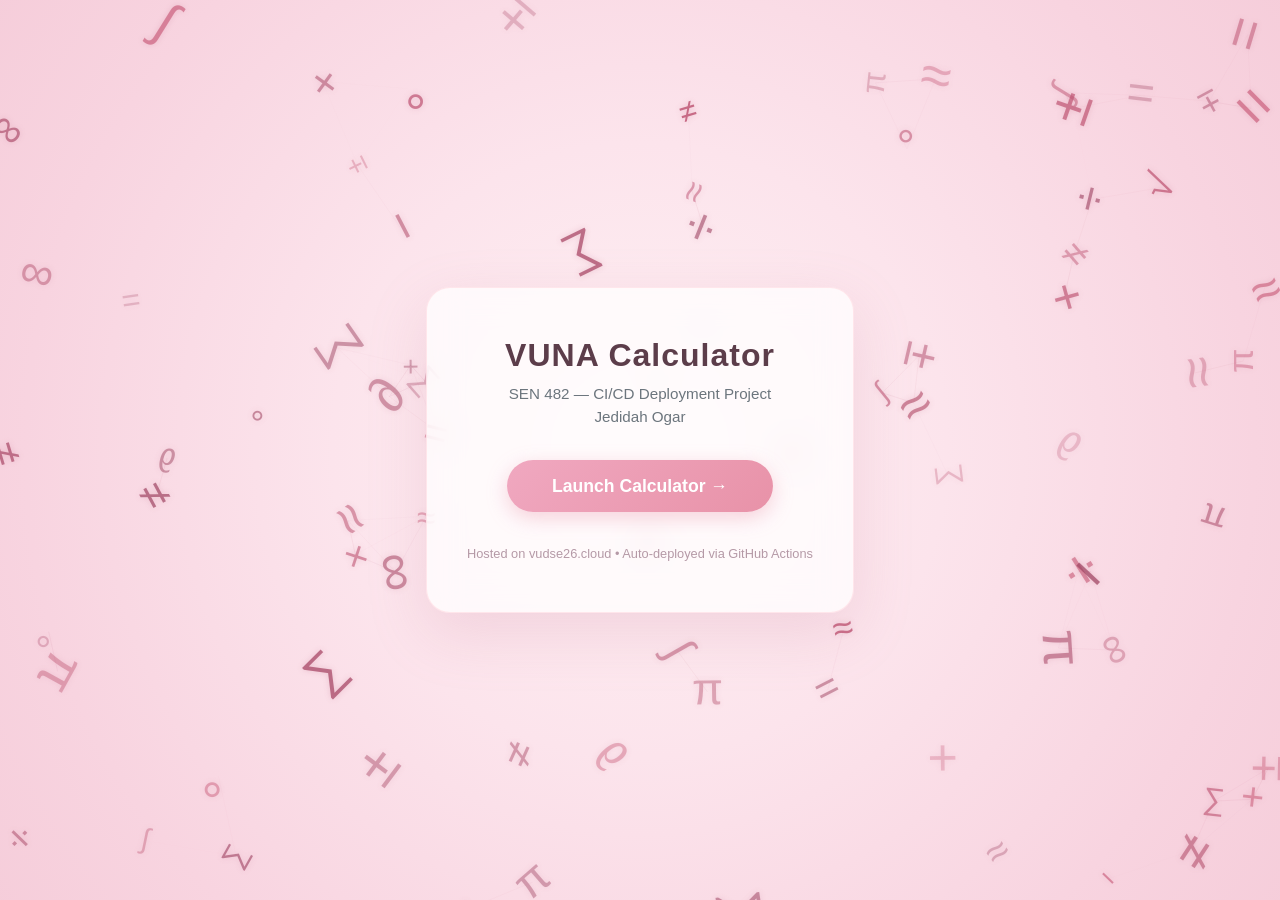
==== index.html @ cde3cdc5 "change title" ====
<!DOCTYPE html>
<html lang="en">
<head>
  <meta charset="UTF-8" />
  <meta name="viewport" content="width=device-width, initial-scale=1.0" />
  <title>Jedidah — VUNA Calc</title>
  <link rel="stylesheet" href="assets/css/bootstrap.min.css" />
  <style>
    * { margin: 0; padding: 0; box-sizing: border-box; }
    body { overflow: hidden; height: 100vh; display: flex; align-items: center; justify-content: center; font-family: 'Segoe UI', Roboto, Helvetica, Arial, sans-serif; }
    canvas#bg { position: fixed; top: 0; left: 0; width: 100%; height: 100%; z-index: 0; }
    .home-card { position: relative; z-index: 1; background: rgba(255, 255, 255, 0.75); backdrop-filter: blur(16px); border-radius: 24px; box-shadow: 0 20px 60px rgba(200, 120, 150, 0.2); padding: 3rem 2.5rem; text-align: center; max-width: 480px; border: 1px solid rgba(255, 200, 210, 0.4); }
    .home-card h1 { font-weight: 700; font-size: 2rem; color: #5c3d4a; margin-bottom: .5rem; letter-spacing: 1px; }
    .home-card p { color: #8a6b78; margin-bottom: 2rem; font-size: .95rem; }
    .launch-btn { display: inline-block; background: linear-gradient(135deg, #f0a8c0, #e892a8); color: #fff; padding: .8rem 2.8rem; border-radius: 40px; font-size: 1.1rem; font-weight: 600; text-decoration: none; transition: all .3s ease; box-shadow: 0 6px 20px rgba(232, 146, 168, 0.4); border: none; }
    .launch-btn:hover { transform: translateY(-3px) scale(1.02); color: #fff; box-shadow: 0 12px 30px rgba(232, 146, 168, 0.5); }
    .footer-text { font-size: .8rem; color: #b599a6; margin-top: 2rem; }
  </style>
</head>
<body>
  <canvas id="bg"></canvas>
  <div class="home-card">
    <h1>VUNA Calculator</h1>
    <p class="text-muted">SEN 482 — CI/CD Deployment Project<br/>Jedidah Ogar</p>
    <a href="calculator.html" class="launch-btn">Launch Calculator &rarr;</a>
    <div class="footer-text">Hosted on vudse26.cloud &bull; Auto-deployed via GitHub Actions</div>
  </div>
  <script>
    const canvas = document.getElementById('bg');
    const ctx = canvas.getContext('2d');
    let W, H;

    function resize() { W = canvas.width = window.innerWidth; H = canvas.height = window.innerHeight; }
    window.addEventListener('resize', resize);
    resize();

    const symbols = ['+', '−', '×', '÷', '=', 'π', '∑', '√', '∞', '±', '∫', '∂', '°', '≠', '≈'];
    const colors = ['rgba(180,80,110,', 'rgba(200,90,120,', 'rgba(160,70,100,', 'rgba(190,85,115,', 'rgba(170,75,105,'];

    class SymbolParticle {
      constructor() { this.reset(true); }
      reset(init) {
        this.symbol = symbols[Math.floor(Math.random() * symbols.length)];
        this.x = Math.random() * W;
        this.y = init ? Math.random() * H : -30;
        this.size = 28 + Math.random() * 32;
        this.speedY = 0.15 + Math.random() * 0.35;
        this.speedX = (Math.random() - 0.5) * 0.2;
        this.alpha = 0.5 + Math.random() * 0.35;
        this.rotate = (Math.random() - 0.5) * 0.02;
        this.angle = Math.random() * Math.PI * 2;
        this.color = colors[Math.floor(Math.random() * colors.length)];
        this.pulse = Math.random() * Math.PI * 2;
        this.pulseSpeed = 0.01 + Math.random() * 0.02;
      }
      update(mx, my) {
        this.y += this.speedY;
        this.x += this.speedX;
        this.angle += this.rotate;
        this.pulse += this.pulseSpeed;
        const dx = mx - this.x, dy = my - this.y;
        const dist = Math.sqrt(dx * dx + dy * dy);
        if (dist < 180) {
          const force = (180 - dist) / 180 * 0.8;
          this.x -= dx / dist * force;
          this.y -= dy / dist * force;
        }
        const pulseAlpha = 0.75 + 0.25 * Math.sin(this.pulse);
        this.currentAlpha = this.alpha * pulseAlpha;
        if (this.y > H + 40) this.reset(false);
        if (this.x < -40) this.x = W + 20;
        if (this.x > W + 40) this.x = -20;
      }
      draw() {
        ctx.save();
        ctx.translate(this.x, this.y);
        ctx.rotate(this.angle);
        ctx.font = `${this.size}px "Segoe UI", "Arial Unicode MS", sans-serif`;
        ctx.textAlign = 'center';
        ctx.textBaseline = 'middle';
        ctx.shadowColor = 'rgba(180,80,110,0.3)';
        ctx.shadowBlur = 6;
        ctx.fillStyle = this.color + this.currentAlpha + ')';
        ctx.fillText(this.symbol, 0, 0);
        ctx.shadowBlur = 0;
        ctx.restore();
      }
    }

    const particles = [];
    const particleCount = 80;
    for (let i = 0; i < particleCount; i++) particles.push(new SymbolParticle());

    let mouseX = -1000, mouseY = -1000;
    let targetMX = -1000, targetMY = -1000;
    document.addEventListener('mousemove', e => { targetMX = e.clientX; targetMY = e.clientY; });
    document.addEventListener('touchmove', e => { const t = e.touches[0]; targetMX = t.clientX; targetMY = t.clientY; });
    document.addEventListener('touchend', () => { targetMX = -1000; targetMY = -1000; });

    function drawGradient() {
      const grad = ctx.createRadialGradient(W / 2, H / 2, 0, W / 2, H / 2, Math.max(W, H) * 0.8);
      grad.addColorStop(0, '#fef0f3');
      grad.addColorStop(0.3, '#fce4ec');
      grad.addColorStop(0.6, '#f8d4e0');
      grad.addColorStop(1, '#f2c4d2');
      ctx.fillStyle = grad;
      ctx.fillRect(0, 0, W, H);
    }

    function drawConnections() {
      for (let i = 0; i < particles.length; i++) {
        for (let j = i + 1; j < particles.length; j++) {
          const dx = particles[i].x - particles[j].x;
          const dy = particles[i].y - particles[j].y;
          const dist = Math.sqrt(dx * dx + dy * dy);
          if (dist < 100) {
            ctx.beginPath();
            ctx.moveTo(particles[i].x, particles[i].y);
            ctx.lineTo(particles[j].x, particles[j].y);
            ctx.strokeStyle = `rgba(180,80,110,${0.15 * (1 - dist / 100)})`;
            ctx.lineWidth = 0.8;
            ctx.stroke();
          }
        }
      }
    }

    function animate() {
      mouseX += (targetMX - mouseX) * 0.08;
      mouseY += (targetMY - mouseY) * 0.08;
      drawGradient();
      for (const p of particles) p.update(mouseX, mouseY);
      drawConnections();
      for (const p of particles) p.draw();
      requestAnimationFrame(animate);
    }
    animate();
  </script>
</body>
</html>
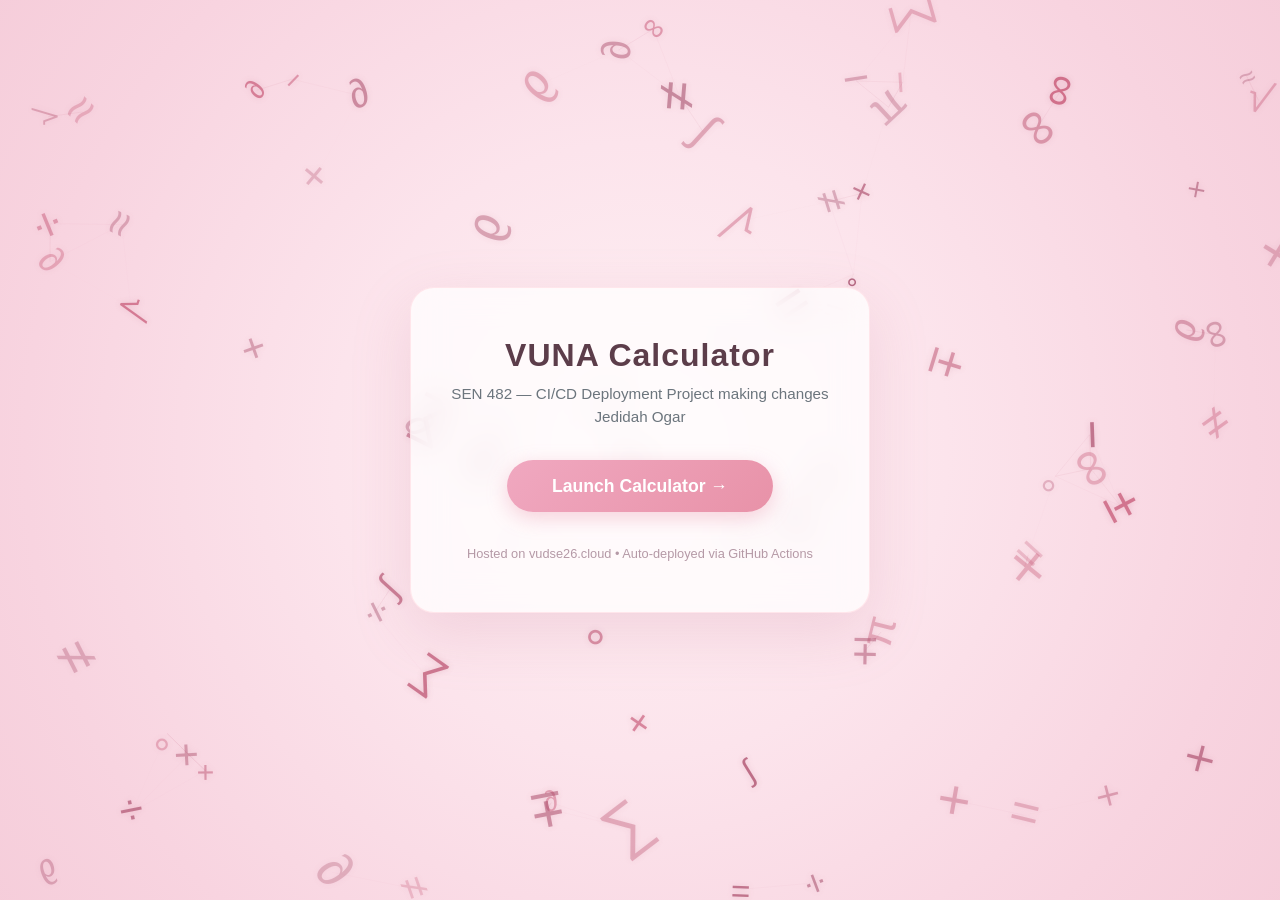
==== commit 7102b90e: "making changes" ====
--- a/index.html
+++ b/index.html
@@ -21,7 +21,7 @@
   <canvas id="bg"></canvas>
   <div class="home-card">
     <h1>VUNA Calculator</h1>
-    <p class="text-muted">SEN 482 — CI/CD Deployment Project<br/>Jedidah Ogar</p>
+    <p class="text-muted">SEN 482 — CI/CD Deployment Project making changes<br/>Jedidah Ogar</p>
     <a href="calculator.html" class="launch-btn">Launch Calculator &rarr;</a>
     <div class="footer-text">Hosted on vudse26.cloud &bull; Auto-deployed via GitHub Actions</div>
   </div>
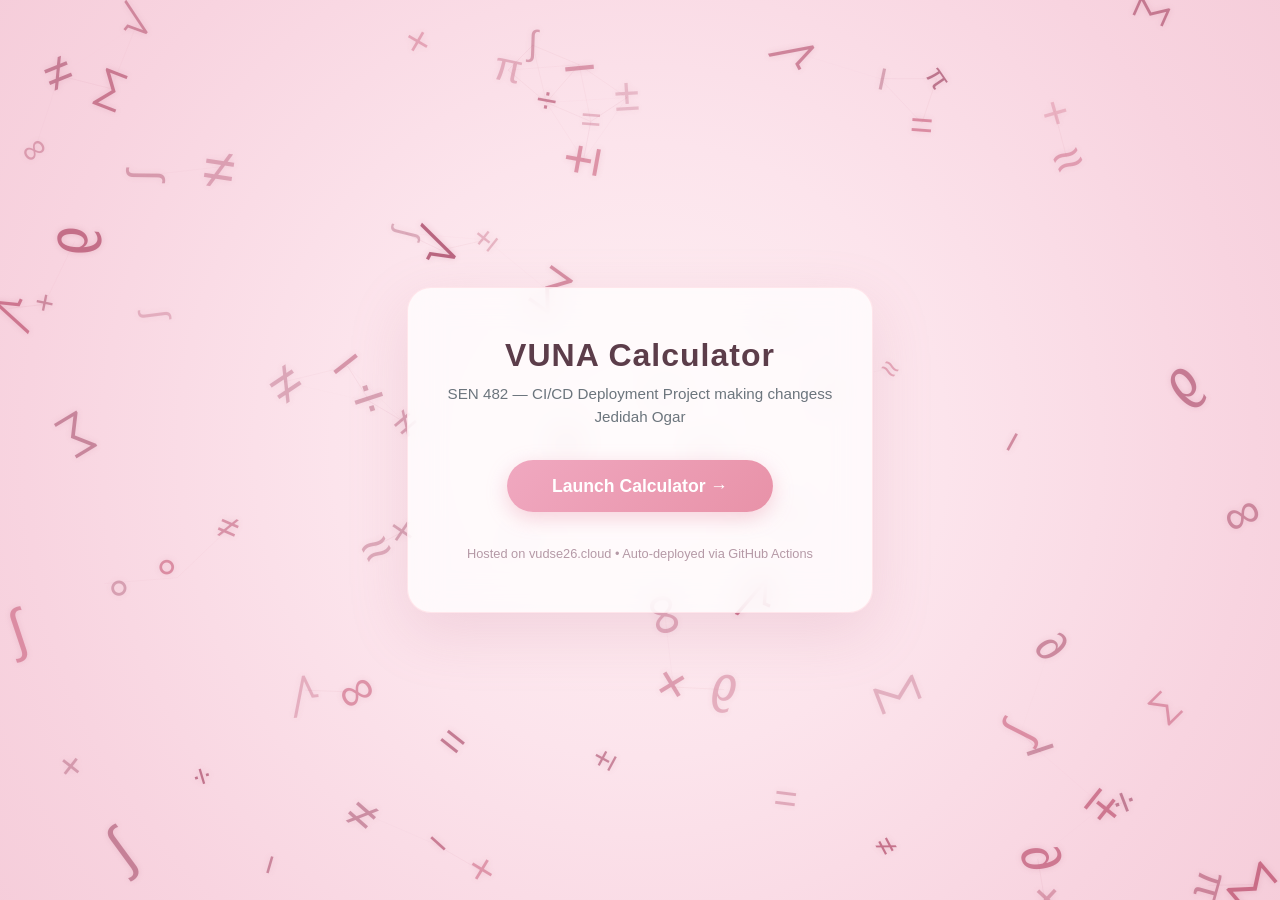
==== commit 5dd1ab47: "changes" ====
--- a/index.html
+++ b/index.html
@@ -21,7 +21,7 @@
   <canvas id="bg"></canvas>
   <div class="home-card">
     <h1>VUNA Calculator</h1>
-    <p class="text-muted">SEN 482 — CI/CD Deployment Project making changes<br/>Jedidah Ogar</p>
+    <p class="text-muted">SEN 482 — CI/CD Deployment Project making changess<br/>Jedidah Ogar</p>
     <a href="calculator.html" class="launch-btn">Launch Calculator &rarr;</a>
     <div class="footer-text">Hosted on vudse26.cloud &bull; Auto-deployed via GitHub Actions</div>
   </div>
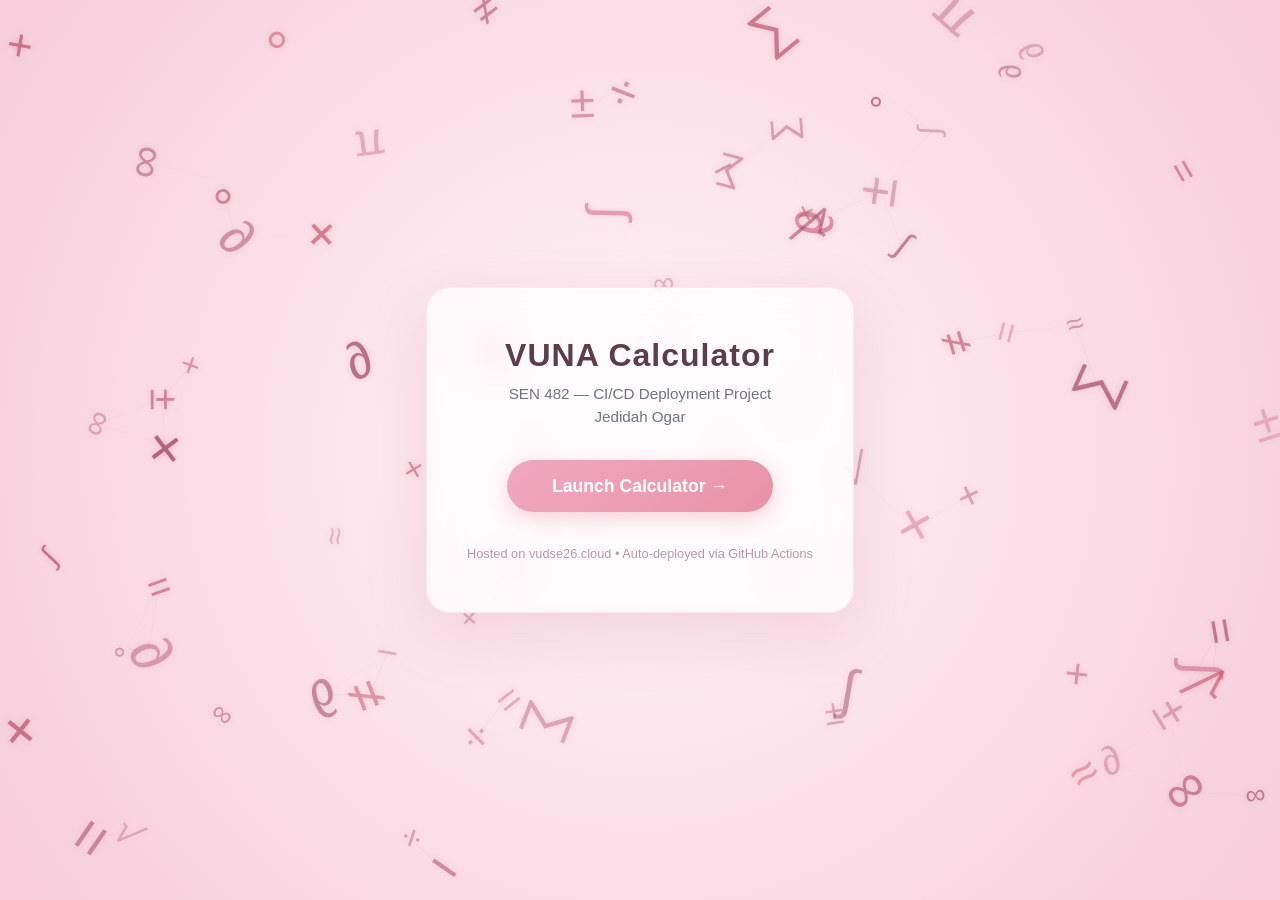
==== commit e6dc771b: "no changes" ====
--- a/index.html
+++ b/index.html
@@ -21,7 +21,7 @@
   <canvas id="bg"></canvas>
   <div class="home-card">
     <h1>VUNA Calculator</h1>
-    <p class="text-muted">SEN 482 — CI/CD Deployment Project making changess<br/>Jedidah Ogar</p>
+    <p class="text-muted">SEN 482 — CI/CD Deployment Project<br/>Jedidah Ogar</p>
     <a href="calculator.html" class="launch-btn">Launch Calculator &rarr;</a>
     <div class="footer-text">Hosted on vudse26.cloud &bull; Auto-deployed via GitHub Actions</div>
   </div>
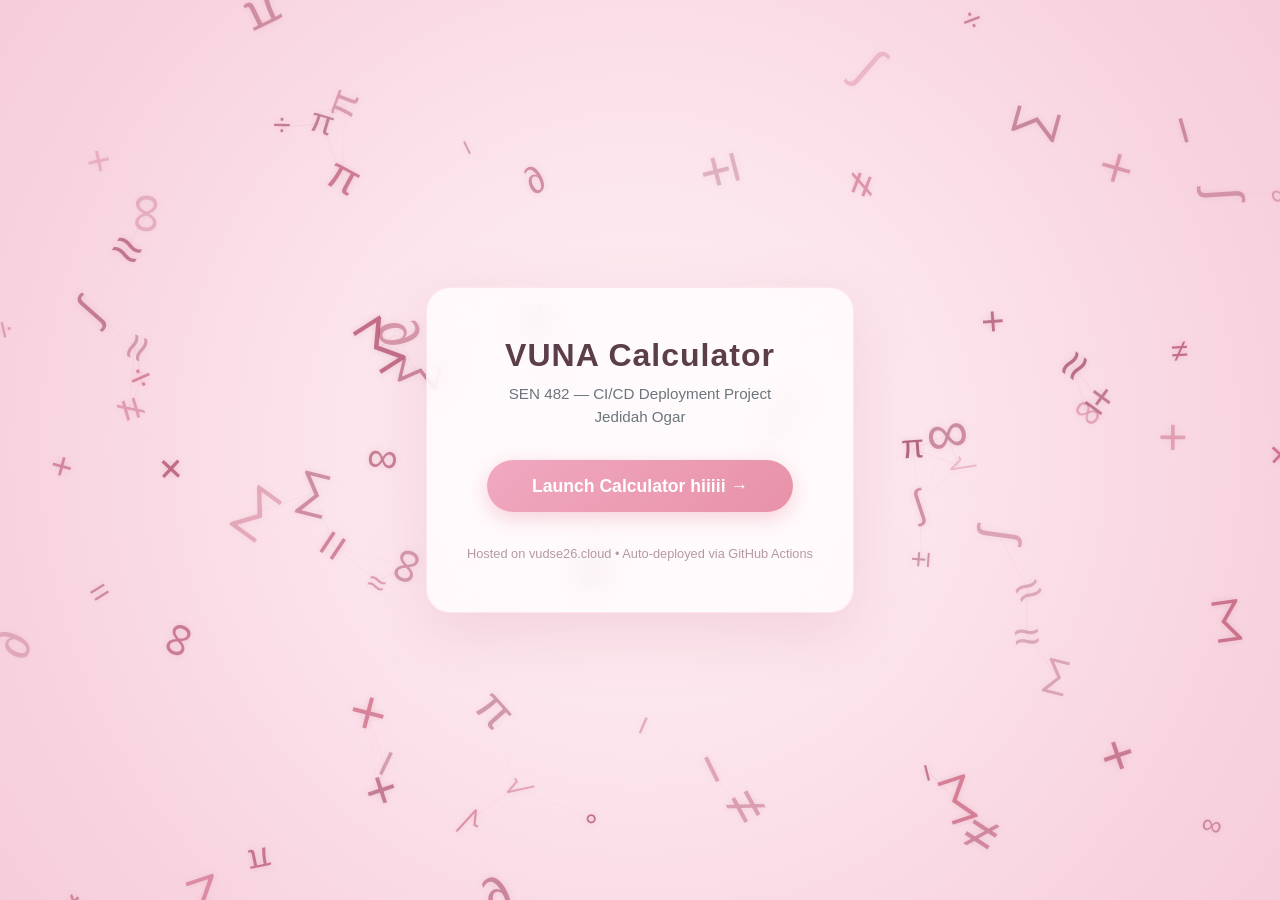
==== commit 87bcab22: "hiiiii" ====
--- a/index.html
+++ b/index.html
@@ -22,7 +22,7 @@
   <div class="home-card">
     <h1>VUNA Calculator</h1>
     <p class="text-muted">SEN 482 — CI/CD Deployment Project<br/>Jedidah Ogar</p>
-    <a href="calculator.html" class="launch-btn">Launch Calculator &rarr;</a>
+    <a href="calculator.html" class="launch-btn">Launch Calculator hiiiii &rarr;</a>
     <div class="footer-text">Hosted on vudse26.cloud &bull; Auto-deployed via GitHub Actions</div>
   </div>
   <script>
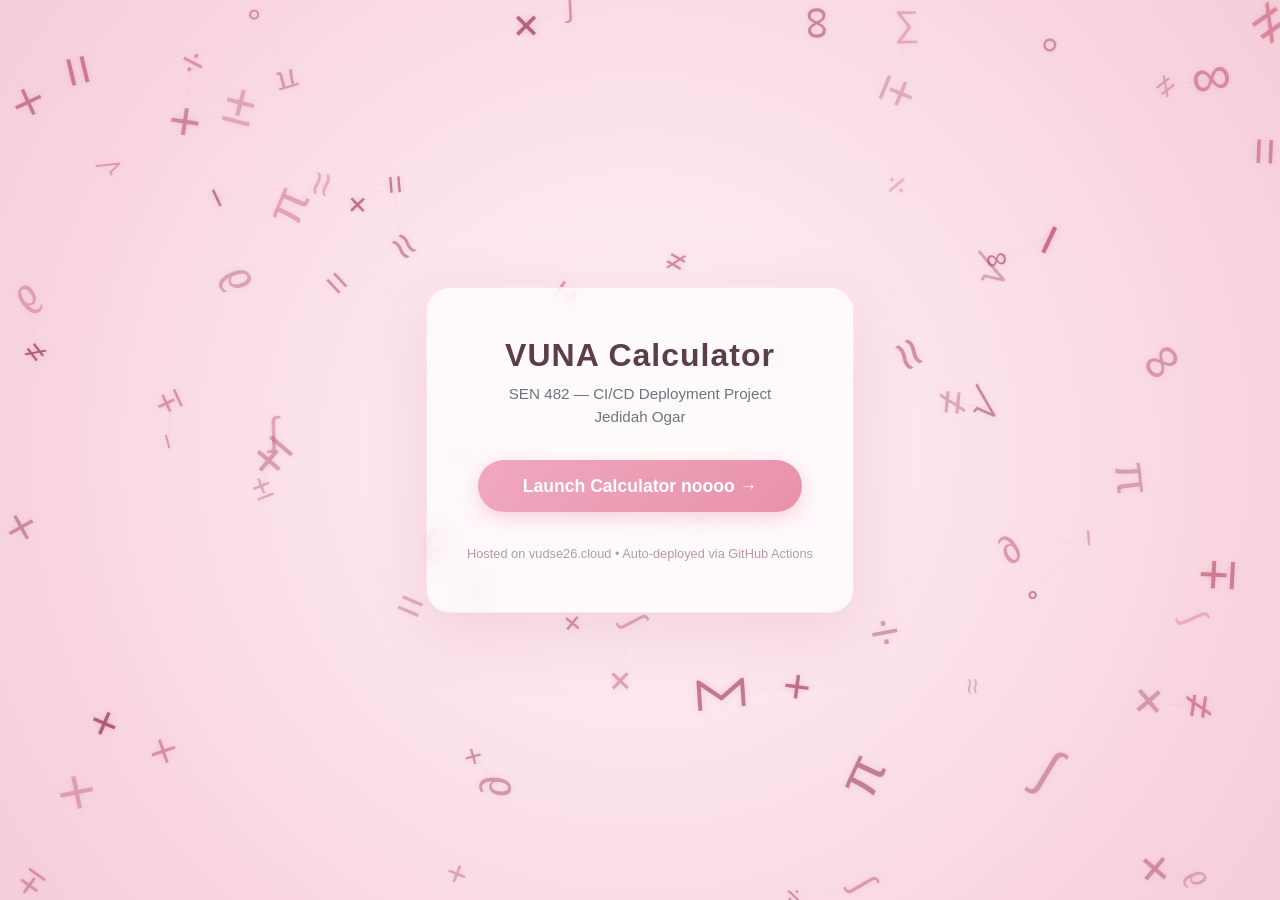
==== commit 19aa90e6: "noooo" ====
--- a/index.html
+++ b/index.html
@@ -22,7 +22,7 @@
   <div class="home-card">
     <h1>VUNA Calculator</h1>
     <p class="text-muted">SEN 482 — CI/CD Deployment Project<br/>Jedidah Ogar</p>
-    <a href="calculator.html" class="launch-btn">Launch Calculator hiiiii &rarr;</a>
+    <a href="calculator.html" class="launch-btn">Launch Calculator noooo &rarr;</a>
     <div class="footer-text">Hosted on vudse26.cloud &bull; Auto-deployed via GitHub Actions</div>
   </div>
   <script>
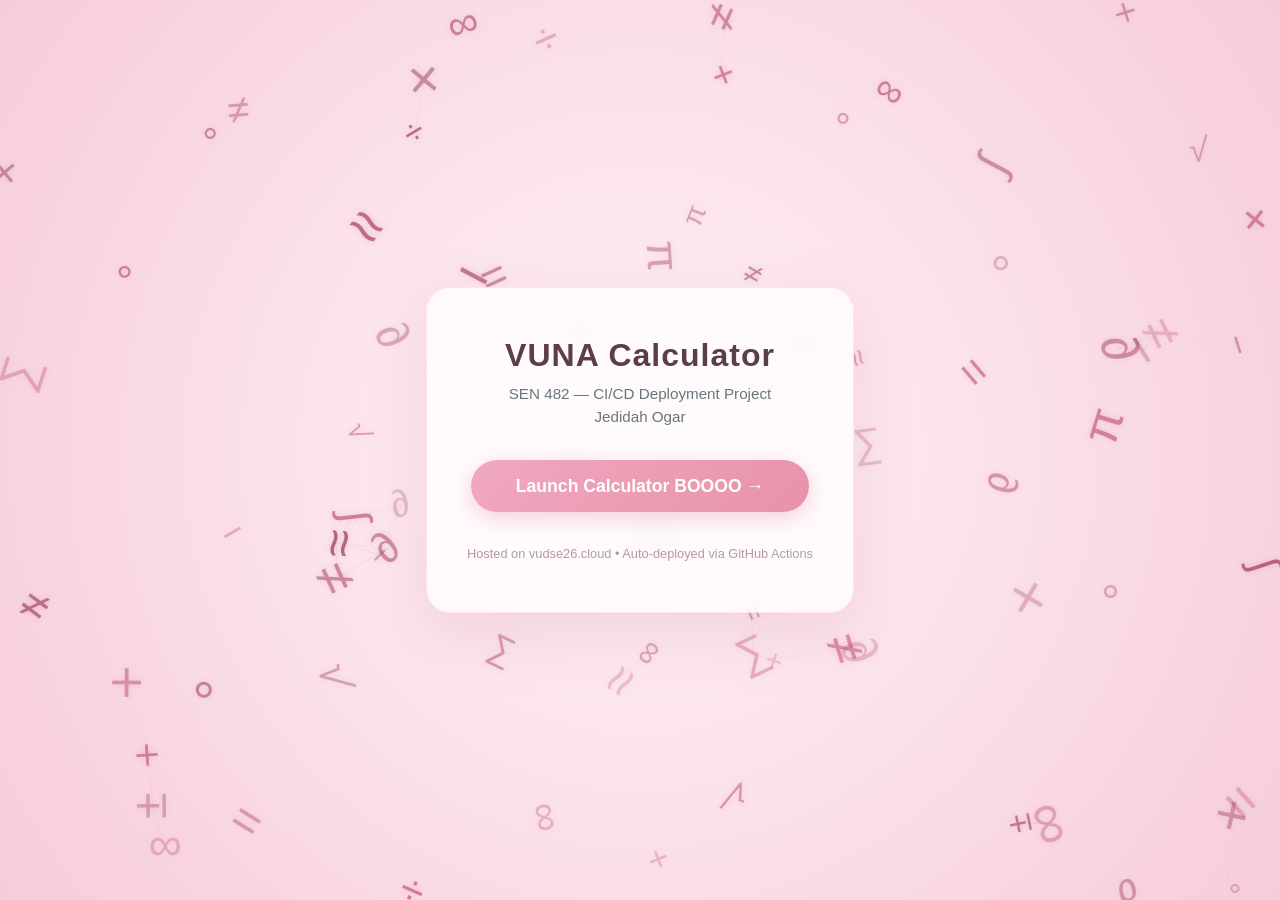
==== commit 32d3ef86: "BOOOOO" ====
--- a/index.html
+++ b/index.html
@@ -22,7 +22,7 @@
   <div class="home-card">
     <h1>VUNA Calculator</h1>
     <p class="text-muted">SEN 482 — CI/CD Deployment Project<br/>Jedidah Ogar</p>
-    <a href="calculator.html" class="launch-btn">Launch Calculator noooo &rarr;</a>
+    <a href="calculator.html" class="launch-btn">Launch Calculator BOOOO &rarr;</a>
     <div class="footer-text">Hosted on vudse26.cloud &bull; Auto-deployed via GitHub Actions</div>
   </div>
   <script>
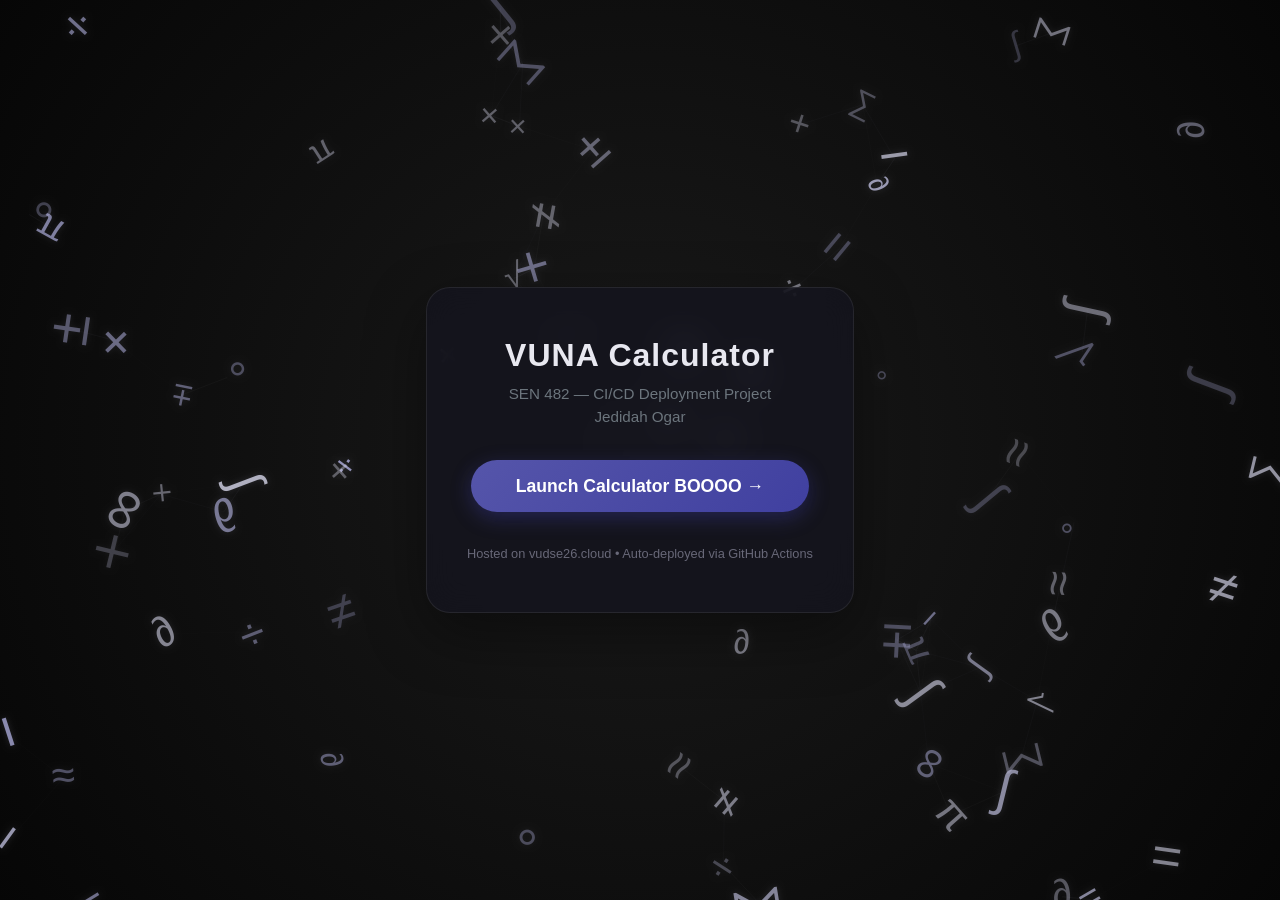
==== commit fd8faf55: "background change" ====
--- a/index.html
+++ b/index.html
@@ -7,14 +7,14 @@
   <link rel="stylesheet" href="assets/css/bootstrap.min.css" />
   <style>
     * { margin: 0; padding: 0; box-sizing: border-box; }
-    body { overflow: hidden; height: 100vh; display: flex; align-items: center; justify-content: center; font-family: 'Segoe UI', Roboto, Helvetica, Arial, sans-serif; }
+    body { overflow: hidden; height: 100vh; display: flex; align-items: center; justify-content: center; font-family: 'Segoe UI', Roboto, Helvetica, Arial, sans-serif; background: #000; }
     canvas#bg { position: fixed; top: 0; left: 0; width: 100%; height: 100%; z-index: 0; }
-    .home-card { position: relative; z-index: 1; background: rgba(255, 255, 255, 0.75); backdrop-filter: blur(16px); border-radius: 24px; box-shadow: 0 20px 60px rgba(200, 120, 150, 0.2); padding: 3rem 2.5rem; text-align: center; max-width: 480px; border: 1px solid rgba(255, 200, 210, 0.4); }
-    .home-card h1 { font-weight: 700; font-size: 2rem; color: #5c3d4a; margin-bottom: .5rem; letter-spacing: 1px; }
-    .home-card p { color: #8a6b78; margin-bottom: 2rem; font-size: .95rem; }
-    .launch-btn { display: inline-block; background: linear-gradient(135deg, #f0a8c0, #e892a8); color: #fff; padding: .8rem 2.8rem; border-radius: 40px; font-size: 1.1rem; font-weight: 600; text-decoration: none; transition: all .3s ease; box-shadow: 0 6px 20px rgba(232, 146, 168, 0.4); border: none; }
-    .launch-btn:hover { transform: translateY(-3px) scale(1.02); color: #fff; box-shadow: 0 12px 30px rgba(232, 146, 168, 0.5); }
-    .footer-text { font-size: .8rem; color: #b599a6; margin-top: 2rem; }
+    .home-card { position: relative; z-index: 1; background: rgba(20, 20, 30, 0.8); backdrop-filter: blur(16px); border-radius: 24px; box-shadow: 0 20px 60px rgba(0, 0, 0, 0.4); padding: 3rem 2.5rem; text-align: center; max-width: 480px; border: 1px solid rgba(255, 255, 255, 0.08); }
+    .home-card h1 { font-weight: 700; font-size: 2rem; color: #e8e8f0; margin-bottom: .5rem; letter-spacing: 1px; }
+    .home-card p { color: #9898a8; margin-bottom: 2rem; font-size: .95rem; }
+    .launch-btn { display: inline-block; background: linear-gradient(135deg, #5555aa, #4040a0); color: #fff; padding: .8rem 2.8rem; border-radius: 40px; font-size: 1.1rem; font-weight: 600; text-decoration: none; transition: all .3s ease; box-shadow: 0 6px 20px rgba(60, 60, 160, 0.4); border: none; }
+    .launch-btn:hover { transform: translateY(-3px) scale(1.02); color: #fff; box-shadow: 0 12px 30px rgba(60, 60, 160, 0.5); }
+    .footer-text { font-size: .8rem; color: #686878; margin-top: 2rem; }
   </style>
 </head>
 <body>
@@ -35,7 +35,7 @@
     resize();
 
     const symbols = ['+', '−', '×', '÷', '=', 'π', '∑', '√', '∞', '±', '∫', '∂', '°', '≠', '≈'];
-    const colors = ['rgba(180,80,110,', 'rgba(200,90,120,', 'rgba(160,70,100,', 'rgba(190,85,115,', 'rgba(170,75,105,'];
+    const colors = ['rgba(200,200,220,', 'rgba(180,180,210,', 'rgba(160,160,200,', 'rgba(210,210,230,', 'rgba(170,170,215,'];
 
     class SymbolParticle {
       constructor() { this.reset(true); }
@@ -78,7 +78,7 @@
         ctx.font = `${this.size}px "Segoe UI", "Arial Unicode MS", sans-serif`;
         ctx.textAlign = 'center';
         ctx.textBaseline = 'middle';
-        ctx.shadowColor = 'rgba(180,80,110,0.3)';
+        ctx.shadowColor = 'rgba(200,200,220,0.2)';
         ctx.shadowBlur = 6;
         ctx.fillStyle = this.color + this.currentAlpha + ')';
         ctx.fillText(this.symbol, 0, 0);
@@ -99,10 +99,9 @@
 
     function drawGradient() {
       const grad = ctx.createRadialGradient(W / 2, H / 2, 0, W / 2, H / 2, Math.max(W, H) * 0.8);
-      grad.addColorStop(0, '#fef0f3');
-      grad.addColorStop(0.3, '#fce4ec');
-      grad.addColorStop(0.6, '#f8d4e0');
-      grad.addColorStop(1, '#f2c4d2');
+      grad.addColorStop(0, '#1a1a1a');
+      grad.addColorStop(0.5, '#0d0d0d');
+      grad.addColorStop(1, '#000000');
       ctx.fillStyle = grad;
       ctx.fillRect(0, 0, W, H);
     }
@@ -117,7 +116,7 @@
             ctx.beginPath();
             ctx.moveTo(particles[i].x, particles[i].y);
             ctx.lineTo(particles[j].x, particles[j].y);
-            ctx.strokeStyle = `rgba(180,80,110,${0.15 * (1 - dist / 100)})`;
+            ctx.strokeStyle = `rgba(200,200,220,${0.08 * (1 - dist / 100)})`;
             ctx.lineWidth = 0.8;
             ctx.stroke();
           }
